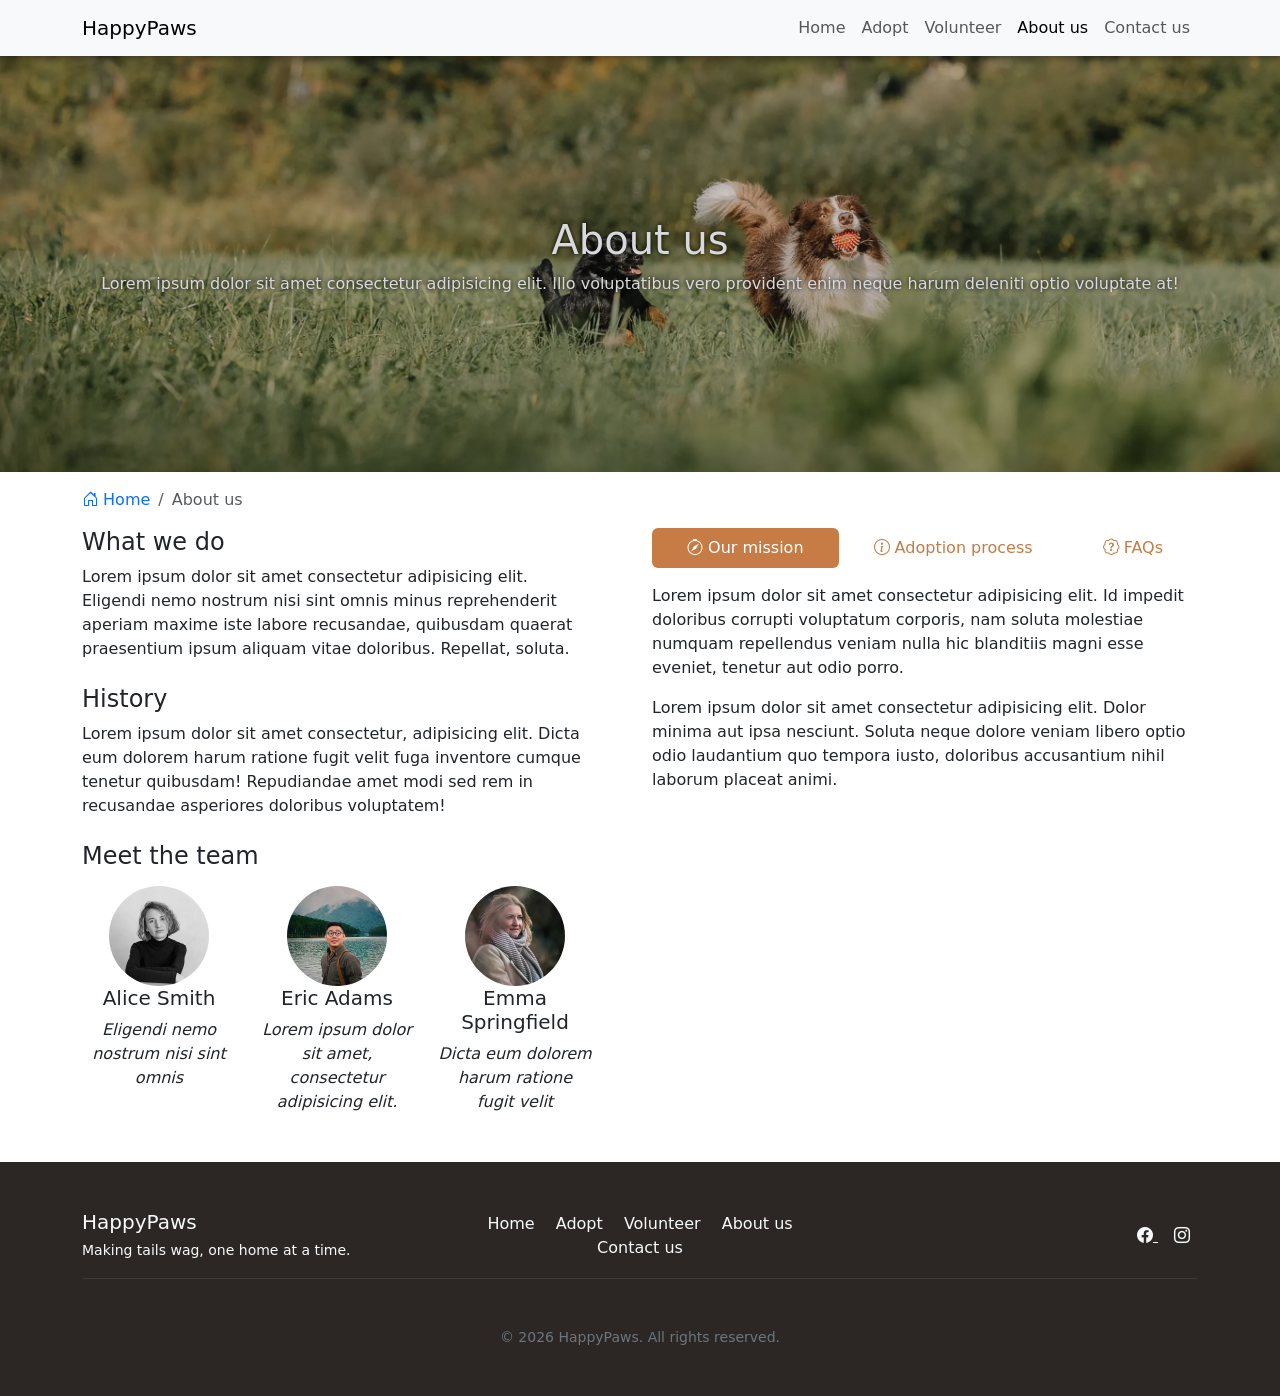
==== aboutus.html @ ad0b2f41 "About us page" ====
<!DOCTYPE html>
<html lang="en">

<head>
  <meta charset="UTF-8">
  <meta name="viewport" content="width=device-width, initial-scale=1.0">
  <title>About us | HappyPaws</title>

  <!-- Bootstrap -->
  <link rel="stylesheet" href="bootstrap/css/bootstrap.min.css">
  <link rel="stylesheet" href="bootstrap/icons/bootstrap-icons.min.css">

  <link rel="preload" as="image" href="images/dogs.webp">
  <link rel="preload" as="image" href="images/dogs3.webp">

  <!-- Own style -->
  <link rel="stylesheet" href="styles/overwrites.css">
  <link rel="stylesheet" href="styles/style.css">

  <!-- Scripts -->
  <script src="bootstrap/js/bootstrap.bundle.min.js" defer></script>

</head>

<body class="d-flex flex-column min-vh-100">
  <!-- HEADER START -->
  <header>
    <nav class="navbar navbar-expand-lg bg-body-tertiary">
      <div class="container">
        <a class="navbar-brand" href="/">HappyPaws</a>
        <button class="navbar-toggler" type="button" data-bs-toggle="collapse" data-bs-target="#navbarTogglerDemo02"
          aria-controls="navbarTogglerDemo02" aria-expanded="false" aria-label="Toggle navigation">
          <span class="navbar-toggler-icon"></span>
        </button>
        <div class="collapse navbar-collapse" id="navbarTogglerDemo02">
          <ul class="navbar-nav ms-auto mb-2 mb-lg-0">
            <li class="nav-item">
              <a class="nav-link" aria-current="page" href="/">Home</a>
            </li>
            <li class="nav-item">
              <a class="nav-link" href="adopt.html">Adopt</a>
            </li>
            <li class="nav-item">
              <a class="nav-link" href="volunteer.html">Volunteer</a>
            </li>
            <li class="nav-item">
              <a class="nav-link active" href="aboutus.html">About us</a>
            </li>
            <li class="nav-item">
              <a class="nav-link" href="contactus.html">Contact us</a>
            </li>
          </ul>
        </div>
      </div>
    </nav>
  </header>
  <!-- HEADER END -->

  <!-- MAIN START -->
  <main class="flex-grow-1">
    <!-- HERO START -->
    <section class="Hero" style="background-image: url('./images/dogs3.webp');">
      <div class="text-center text-light z-1 px-5">
        <h1>About us</h1>
        <p>Lorem ipsum dolor sit amet consectetur adipisicing elit. Illo voluptatibus vero provident enim neque harum
          deleniti optio voluptate at!
      </div>
    </section>
    <!-- HERO END -->

    <!-- BREADCRUMB START -->
    <section class="container mt-3">
      <nav style="--bs-breadcrumb-divider: '/';" aria-label="breadcrumb">
        <ol class="breadcrumb mb-0">
          <li class="breadcrumb-item"><a class="text-decoration-none" href="/"><i class="bi bi-house-door"></i> Home</a>
          </li>
          <li class="breadcrumb-item active" aria-current="page">About us</li>
        </ol>
      </nav>
    </section>
    <!-- BREADCRUMB END -->

    <!-- PAGE SPECIFIC CONTENT START -->
    <section class="container mt-3">
      <div class="row row-cols-1 row-cols-lg-2">
        <div class="col pe-0 pe-md-5">
          <p class="h4">What we do</p>
          <p>Lorem ipsum dolor sit amet consectetur adipisicing elit. Eligendi nemo nostrum nisi sint omnis minus reprehenderit aperiam maxime iste labore recusandae, quibusdam quaerat praesentium ipsum aliquam vitae doloribus. Repellat, soluta.</p>
        
          <p class="h4 mt-4">History</p>
          <p>Lorem ipsum dolor sit amet consectetur, adipisicing elit. Dicta eum dolorem harum ratione fugit velit fuga inventore cumque tenetur quibusdam! Repudiandae amet modi sed rem in recusandae asperiores doloribus voluptatem!</p>
        
          <p class="h4 mt-4">Meet the team</p>
          <div class="row row-cols-1 row-cols-sm-3 pt-2 gap-3 gap-sm-0">
            <div class="col d-flex flex-column align-items-center text-center">
              <img class="rounded-circle" src="./images/people/person1.webp" width="100" height="100" alt="">
              <p class="h5">Alice Smith</p>
              <i>Eligendi nemo nostrum nisi sint omnis</i>
            </div>
            <div class="col d-flex flex-column align-items-center text-center">
              <img class="rounded-circle" src="./images/people/person2.webp" width="100" height="100" alt="">
              <p class="h5">Eric Adams</p>
              <i>Lorem ipsum dolor sit amet, consectetur adipisicing elit.</i>
            </div>
            <div class="col d-flex flex-column align-items-center text-center">
              <img class="rounded-circle" src="./images/people/person3.webp" width="100" height="100" alt="">
              <p class="h5">Emma Springfield</p>
              <i>Dicta eum dolorem harum ratione fugit velit</i>
            </div>
          </div>
        </div>
        <div class="col mt-4 mt-lg-0">

          <!-- TAB START -->
          <ul class="nav nav-pills nav-fill flex-column flex-sm-row" id="myTab" role="tablist">
            <li class="nav-item" role="presentation">
              <button class="nav-link active" id="ourmission-tab" data-bs-toggle="tab"
                data-bs-target="#ourmission-tab-pane" type="button" role="tab" aria-controls="ourmission-tab-pane"
                aria-selected="true"><i class="bi bi-compass"></i> Our mission</button>
            </li>
            <li class="nav-item" role="presentation">
              <button class="nav-link" id="adoptionprocess-tab" data-bs-toggle="tab"
                data-bs-target="#adoptionprocess-tab-pane" type="button" role="tab"
                aria-controls="adoptionprocess-tab-pane" aria-selected="false"><i class="bi bi-info-circle"></i>
                Adoption process</button>
            </li>
            <li class="nav-item" role="presentation">
              <button class="nav-link" id="faqs-tab" data-bs-toggle="tab" data-bs-target="#faqs-tab-pane" type="button"
                role="tab" aria-controls="faqs-tab-pane" aria-selected="false"><i class="bi bi-patch-question"></i>
                FAQs</button>
            </li>
          </ul>
          <div class="tab-content" id="myTabContent">
            <div class="tab-pane fade show active pt-3" id="ourmission-tab-pane" role="tabpanel"
              aria-labelledby="ourmission-tab" tabindex="0">
              <p>Lorem ipsum dolor sit amet consectetur adipisicing elit. Id impedit doloribus corrupti voluptatum corporis, nam soluta molestiae numquam repellendus veniam nulla hic blanditiis magni esse eveniet, tenetur aut odio porro.</p>

              <p>Lorem ipsum dolor sit amet consectetur adipisicing elit. Dolor minima aut ipsa nesciunt. Soluta neque dolore veniam libero optio odio laudantium quo tempora iusto, doloribus accusantium nihil laborum placeat animi.</p>
            </div>
            <div class="tab-pane fade pt-3" id="adoptionprocess-tab-pane" role="tabpanel"
              aria-labelledby="adoptionprocess-tab" tabindex="0">
              <p> In maximus ligula sit amet urna suscipit convallis. Duis ultrices euismod feugiat. Nulla id pulvinar tellus. Fusce nulla lectus, consectetur non erat ac, consequat ullamcorper justo. Proin et magna aliquet, dignissim felis ut, efficitur sem. Mauris facilisis mi ipsum, eu aliquet tellus tempor vel. Aenean nulla sapien, aliquam id nibh a, ullamcorper euismod enim. Fusce sit amet erat rutrum, vulputate odio eu, vestibulum lorem. Aliquam aliquam, metus non hendrerit eleifend, sapien neque dictum lectus, eget pharetra purus tortor vitae metus. Suspendisse ac arcu auctor, porta augue id, egestas lectus.</p>
              <p>Ut sodales consequat augue, vel tincidunt est eleifend vel. Quisque egestas pretium purus a tincidunt. Nullam eget rutrum nibh, at dignissim felis. Pellentesque ipsum mauris, aliquam sed placerat et, accumsan eget risus. Phasellus magna turpis, blandit quis sollicitudin et, interdum ut neque. Morbi volutpat metus et leo cursus posuere. Nunc vitae sagittis tortor. Nulla facilisi. Pellentesque efficitur dolor turpis, eget egestas dui congue eu. Vivamus tortor dolor, auctor dapibus sollicitudin in, efficitur a eros.</p>
            </div>
            <div class="tab-pane fade pt-3" id="faqs-tab-pane" role="tabpanel" aria-labelledby="faqs-tab" tabindex="0">

              <!-- FAQ START -->
              <div class="accordion accordion-flush" id="accordionFlushExample">
                <div class="accordion-item">
                  <h2 class="accordion-header">
                    <button class="accordion-button collapsed" type="button" data-bs-toggle="collapse"
                      data-bs-target="#flush-collapseOne" aria-expanded="false" aria-controls="flush-collapseOne">
                      Accordion Item #1
                    </button>
                  </h2>
                  <div id="flush-collapseOne" class="accordion-collapse collapse"
                    data-bs-parent="#accordionFlushExample">
                    <div class="accordion-body">Placeholder content for this accordion, which is intended to demonstrate
                      the <code>.accordion-flush</code> class. This is the first item’s accordion body.</div>
                  </div>
                </div>
                <div class="accordion-item">
                  <h2 class="accordion-header">
                    <button class="accordion-button collapsed" type="button" data-bs-toggle="collapse"
                      data-bs-target="#flush-collapseTwo" aria-expanded="false" aria-controls="flush-collapseTwo">
                      Accordion Item #2
                    </button>
                  </h2>
                  <div id="flush-collapseTwo" class="accordion-collapse collapse"
                    data-bs-parent="#accordionFlushExample">
                    <div class="accordion-body">Placeholder content for this accordion, which is intended to demonstrate
                      the <code>.accordion-flush</code> class. This is the second item’s accordion body. Let’s imagine
                      this being filled with some actual content.</div>
                  </div>
                </div>
                <div class="accordion-item">
                  <h2 class="accordion-header">
                    <button class="accordion-button collapsed" type="button" data-bs-toggle="collapse"
                      data-bs-target="#flush-collapseThree" aria-expanded="false" aria-controls="flush-collapseThree">
                      Accordion Item #3
                    </button>
                  </h2>
                  <div id="flush-collapseThree" class="accordion-collapse collapse"
                    data-bs-parent="#accordionFlushExample">
                    <div class="accordion-body">Placeholder content for this accordion, which is intended to demonstrate
                      the <code>.accordion-flush</code> class. This is the third item’s accordion body. Nothing more
                      exciting happening here in terms of content, but just filling up the space to make it look, at
                      least at first glance, a bit more representative of how this would look in a real-world
                      application.</div>
                  </div>
                </div>
              </div>
              <!-- FAQ END -->

            </div>
          </div>
          <!-- TAB END -->

        </div>
      </div>
    </section>
    <!-- PAGE SPECIFIC CONTENT END -->

  </main>
  <!-- MAIN END -->


  <!-- FOOTER START -->

  <footer class="py-4 mt-5">

    <div class="container py-4">
      <div class="row align-items-center">
        <div class="text-light col-md-4 text-center text-md-start mb-3 mb-md-0">
          <h5 class="mb-1">HappyPaws</h5>
          <small>Making tails wag, one home at a time.</small>
        </div>

        <div class="col-md-4 text-center mb-3 mb-md-0">
          <a href="/" class="text-light text-decoration-none mx-2">Home</a>
          <a href="adopt.html" class="text-light text-decoration-none mx-2">Adopt</a>
          <a href="volunteer.html" class="text-light text-decoration-none mx-2">Volunteer</a>
          <a href="aboutus.html" class="text-light text-decoration-none mx-2">About us</a>
          <a href="contactus.html" class="text-light text-decoration-none mx-2">Contact us</a>
        </div>

        <div class="col-md-4 text-center text-md-end">
          <a href="#" class="text-light mx-2" aria-label="Facebook">
            <i class="bi bi-facebook"></i>
          </a>
          <a href="#" class="text-light mx-2" aria-label="Instagram">
            <i class="bi bi-instagram"></i>
          </a>
        </div>

      </div>

      <hr class="border-secondary">

      <p class="text-center text-secondary small mb-0 mt-5">
        &copy; 2026 HappyPaws. All rights reserved.
      </p>
    </div>
  </footer>

  <!-- FOOTER END -->

</body>

</html>
---- styles/overwrites.css ----
:root {
    --color-primary: #C77B45;
    --color-primary-hover: #A96132;
    --color-primary-active: #92542b;

    --color-secondary: #757575;
}

.btn-primary {
    --bs-btn-color: #fff;
    --bs-btn-bg: var(--color-primary);
    --bs-btn-border-color: var(--color-primary);

    --bs-btn-hover-color: #fff;
    --bs-btn-hover-bg: var(--color-primary-hover);
    --bs-btn-hover-border-color: var(--color-primary-hover);

    --bs-btn-focus-shadow-rgb: 199, 123, 69;

    --bs-btn-active-color: #fff;
    --bs-btn-active-bg: var(--color-primary-active);
    --bs-btn-active-border-color: var(--color-primary-active);
    --bs-btn-active-shadow: inset 0 3px 5px rgba(0, 0, 0, 0.125);

    --bs-btn-disabled-color: #fff;
    --bs-btn-disabled-bg: var(--color-primary);
    --bs-btn-disabled-border-color: var(--color-primary);
}

.bg-primary {
    background-color: var(--color-secondary) !important;
}

.nav-pills .nav-link.active {
    background-color: var(--color-primary) !important;
}

.nav-pills .nav-link:not(.active) {
    color: var(--color-primary) !important;
}

.accordion-button:not(.collapsed) {
    color: #fff !important;
    background-color: color-mix(in srgb, var(--color-primary) 70%, transparent) !important;
}

.accordion-button:focus {
    box-shadow: 0 0 0 0.25rem color-mix(in srgb, var(--color-primary) 70%, transparent)
}
---- styles/style.css ----
.Hero {
    padding-top: 10em;
    padding-bottom: 10em;
    background-repeat: no-repeat;
    background-size: cover;
    position: relative;
    background-position-y: 70%;
}

.Hero h1, .Hero p {
    text-shadow: 0px 0px 4px rgb(0, 0, 0);
}

@media (max-width: 767px) {
    .Hero {
        background-position-x: center;
    }
}

.Hero::before, .carousel-item::before {
    content: "";
    position: absolute;
    background-color: rgba(41, 41, 41, 0.151);
    inset: 0;
}

.carousel-item::before {
    background-color: rgba(41, 41, 41, 0.329);
}

footer {
    background-color: #2c2725;
}

.navbar {
    box-shadow: 0 2px 8px rgba(0, 0, 0, 0.411);
    z-index: 10;
}
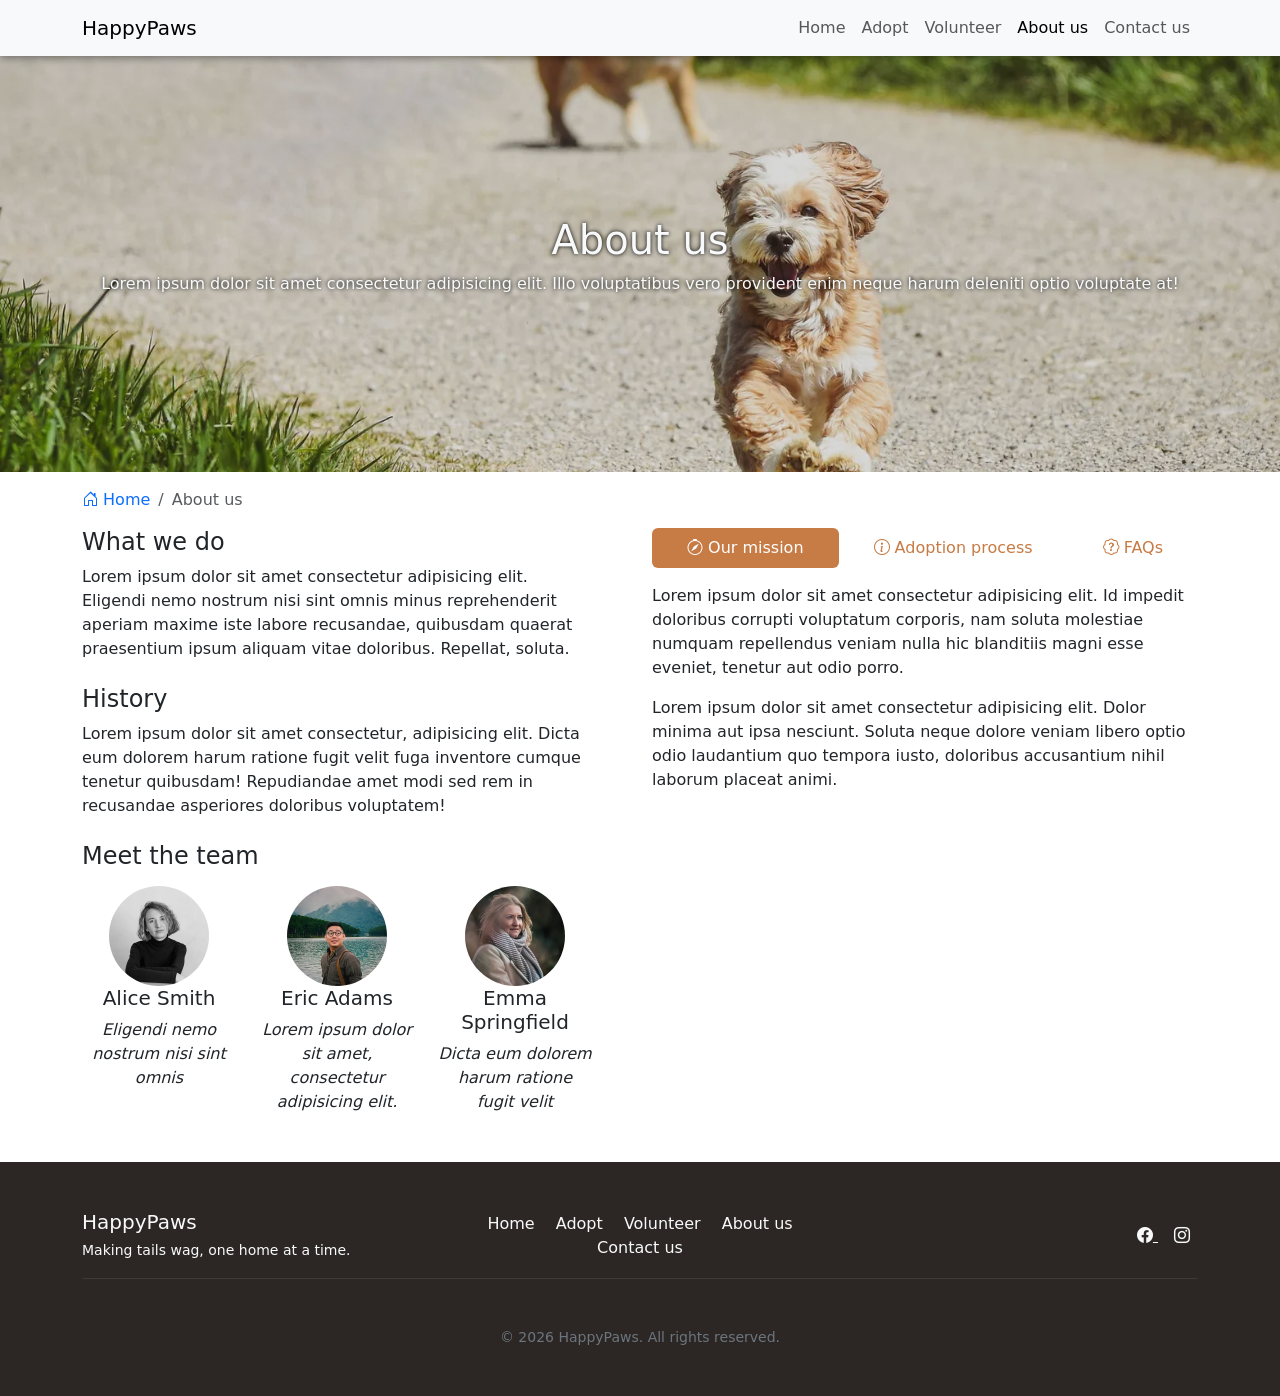
==== commit 129f41c6: "Change of hero imgs and small fixes" ====
--- a/aboutus.html
+++ b/aboutus.html
@@ -59,7 +59,7 @@
   <!-- MAIN START -->
   <main class="flex-grow-1">
     <!-- HERO START -->
-    <section class="Hero" style="background-image: url('./images/dogs3.webp');">
+    <section class="Hero" style="background-image: url('./images/dogs6.webp'); background-position-y: 45%;">
       <div class="text-center text-light z-1 px-5">
         <h1>About us</h1>
         <p>Lorem ipsum dolor sit amet consectetur adipisicing elit. Illo voluptatibus vero provident enim neque harum
--- a/styles/style.css
+++ b/styles/style.css
@@ -5,6 +5,10 @@
     background-size: cover;
     position: relative;
     background-position-y: 70%;
+}
+
+.Hero > div {
+    position: relative;
 }
 
 .Hero h1, .Hero p {
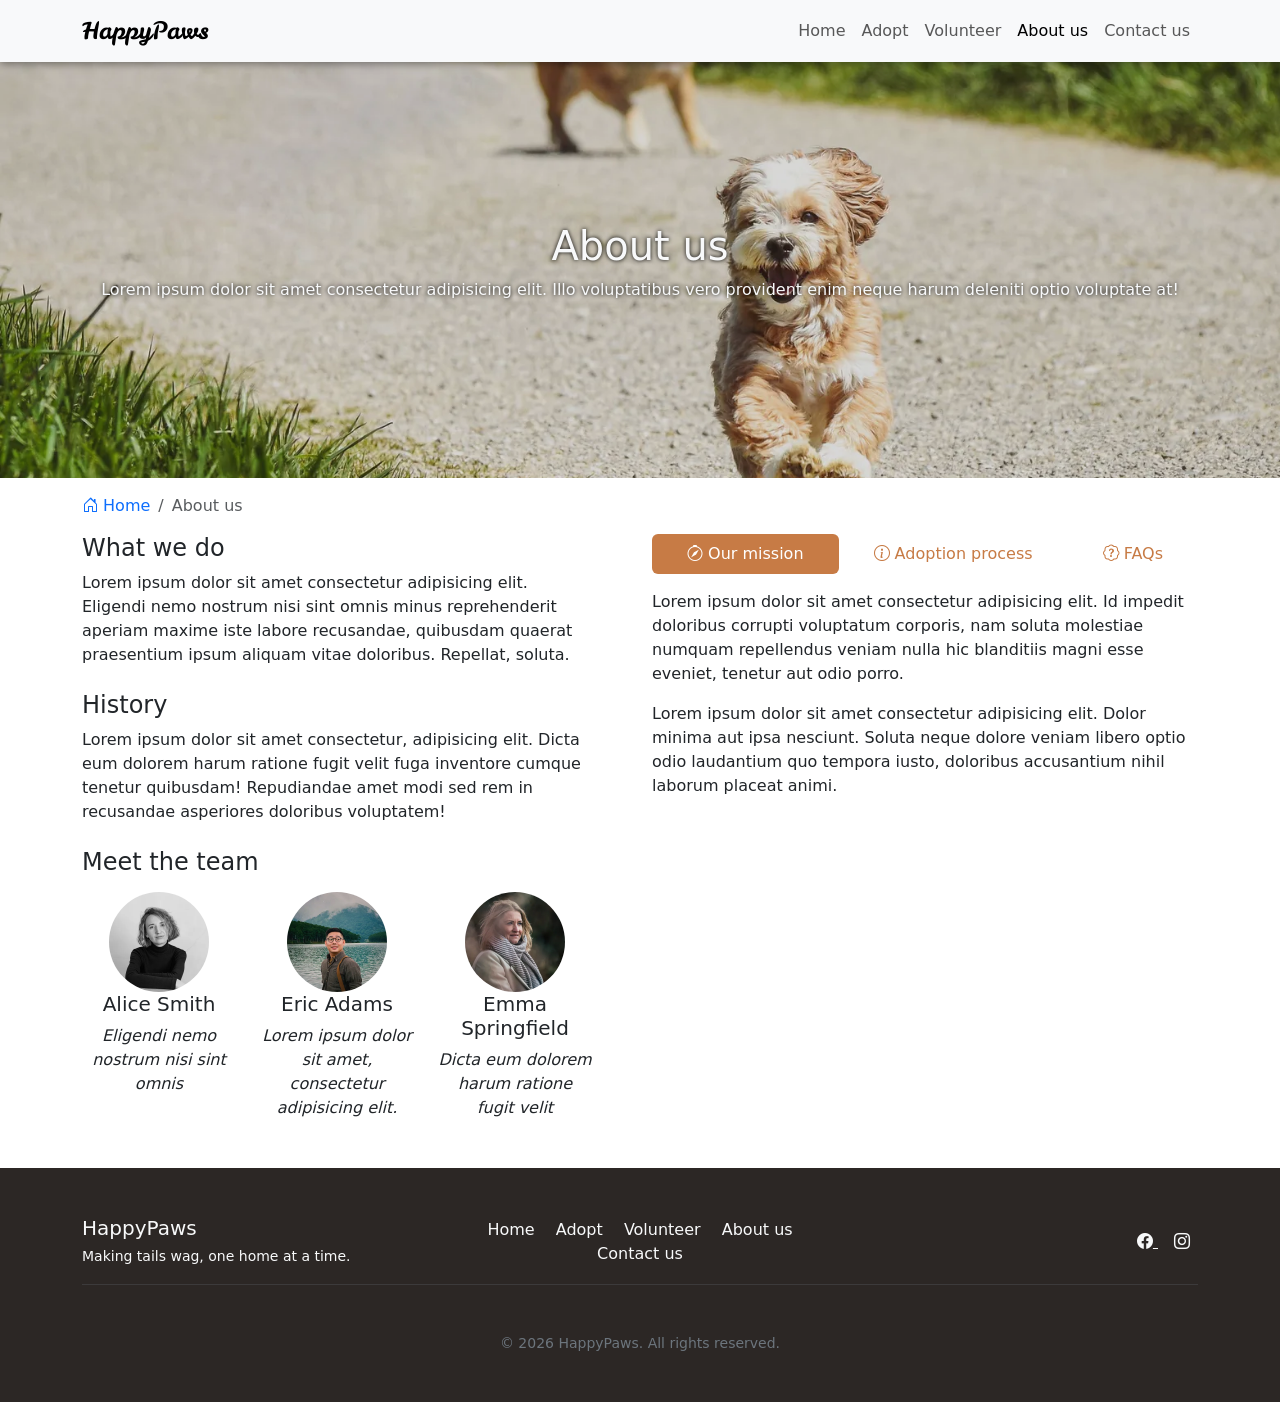
==== commit 6440139b: "SEO magic + new font for branding" ====
--- a/aboutus.html
+++ b/aboutus.html
@@ -5,6 +5,36 @@
   <meta charset="UTF-8">
   <meta name="viewport" content="width=device-width, initial-scale=1.0">
   <title>About us | HappyPaws</title>
+  <meta name="description" content="Learn about the history, mission, and team behind HappyPaws and our dedication to animal rescue and rehabilitation.">
+  <meta name="keywords" content="animal shelter, pet adoption, rescue dogs, dogs for adoption, animal sanctuary, volunteer">
+  <meta name="author" content="Filip Siri">
+  
+  <link rel="manifest" href="/manifest.json">
+  <link rel="canonical" href="https://happypaws.filipsiri.se">
+
+  <!-- OG tags -->
+  <meta property="og:type" content="website">
+  <meta property="og:url" content="https://happypaws.filipsiri.se">
+  <meta property="og:title" content="HappyPaws | About us">
+  <meta property="og:description" content="Learn about the history, mission, and team behind HappyPaws and our dedication to animal rescue and rehabilitation.">
+  <meta property="og:image" content="https://happypaws.filipsiri.se/images/og.jpeg">
+
+  <!-- Twitter Card Preview Tags -->
+  <meta name="twitter:card" content="summary_large_image">
+  <meta name="twitter:url" content="https://happypaws.filipsiri.se">
+  <meta name="twitter:title" content="HappyPaws | About us">
+  <meta name="twitter:description" content="Learn about the history, mission, and team behind HappyPaws and our dedication to animal rescue and rehabilitation.">
+  <meta name="twitter:image" content="https://happypaws.filipsiri.se/images/og.jpeg">
+
+  <!-- Favicon -->
+  <link rel="apple-touch-icon" sizes="180x180" href="/favicon/apple-touch-icon.png">
+  <link rel="icon" type="image/png" sizes="32x32" href="/favicon/favicon-32x32.png">
+  <link rel="icon" type="image/png" sizes="16x16" href="/favicon/favicon-16x16.png">
+
+  <!-- Font -->
+  <link rel="preconnect" href="https://fonts.googleapis.com">
+  <link rel="preconnect" href="https://fonts.gstatic.com" crossorigin>
+  <link href="https://fonts.googleapis.com/css2?family=Leckerli+One&display=swap" rel="stylesheet">
 
   <!-- Bootstrap -->
   <link rel="stylesheet" href="bootstrap/css/bootstrap.min.css">
@@ -18,7 +48,7 @@
   <link rel="stylesheet" href="styles/style.css">
 
   <!-- Scripts -->
-  <script src="bootstrap/js/bootstrap.bundle.min.js" defer></script>
+  <script src="bootstrap/js/bootstrap.bundle.min.js"></script>
 
 </head>
 
@@ -93,17 +123,17 @@
           <p class="h4 mt-4">Meet the team</p>
           <div class="row row-cols-1 row-cols-sm-3 pt-2 gap-3 gap-sm-0">
             <div class="col d-flex flex-column align-items-center text-center">
-              <img class="rounded-circle" src="./images/people/person1.webp" width="100" height="100" alt="">
+              <img class="rounded-circle" src="./images/people/person1.webp" width="100" height="100" alt="A portrait of a girl">
               <p class="h5">Alice Smith</p>
               <i>Eligendi nemo nostrum nisi sint omnis</i>
             </div>
             <div class="col d-flex flex-column align-items-center text-center">
-              <img class="rounded-circle" src="./images/people/person2.webp" width="100" height="100" alt="">
+              <img class="rounded-circle" src="./images/people/person2.webp" width="100" height="100" alt="A potrait of a man standing in front of a lake">
               <p class="h5">Eric Adams</p>
               <i>Lorem ipsum dolor sit amet, consectetur adipisicing elit.</i>
             </div>
             <div class="col d-flex flex-column align-items-center text-center">
-              <img class="rounded-circle" src="./images/people/person3.webp" width="100" height="100" alt="">
+              <img class="rounded-circle" src="./images/people/person3.webp" width="100" height="100" alt="A portrait of a girl standing in nature">
               <p class="h5">Emma Springfield</p>
               <i>Dicta eum dolorem harum ratione fugit velit</i>
             </div>
--- a/styles/overwrites.css
+++ b/styles/overwrites.css
@@ -46,4 +46,11 @@
 
 .accordion-button:focus {
     box-shadow: 0 0 0 0.25rem color-mix(in srgb, var(--color-primary) 70%, transparent)
+}
+
+.navbar-brand {
+    font-family: "Leckerli One", cursive;
+    font-weight: 400;
+    font-style: normal;
+    font-size: 1.5rem;
 }
--- a/styles/style.css
+++ b/styles/style.css
@@ -39,4 +39,8 @@
 .navbar {
     box-shadow: 0 2px 8px rgba(0, 0, 0, 0.411);
     z-index: 10;
+}
+
+.socials i {
+    color: var(--color-primary) !important
 }
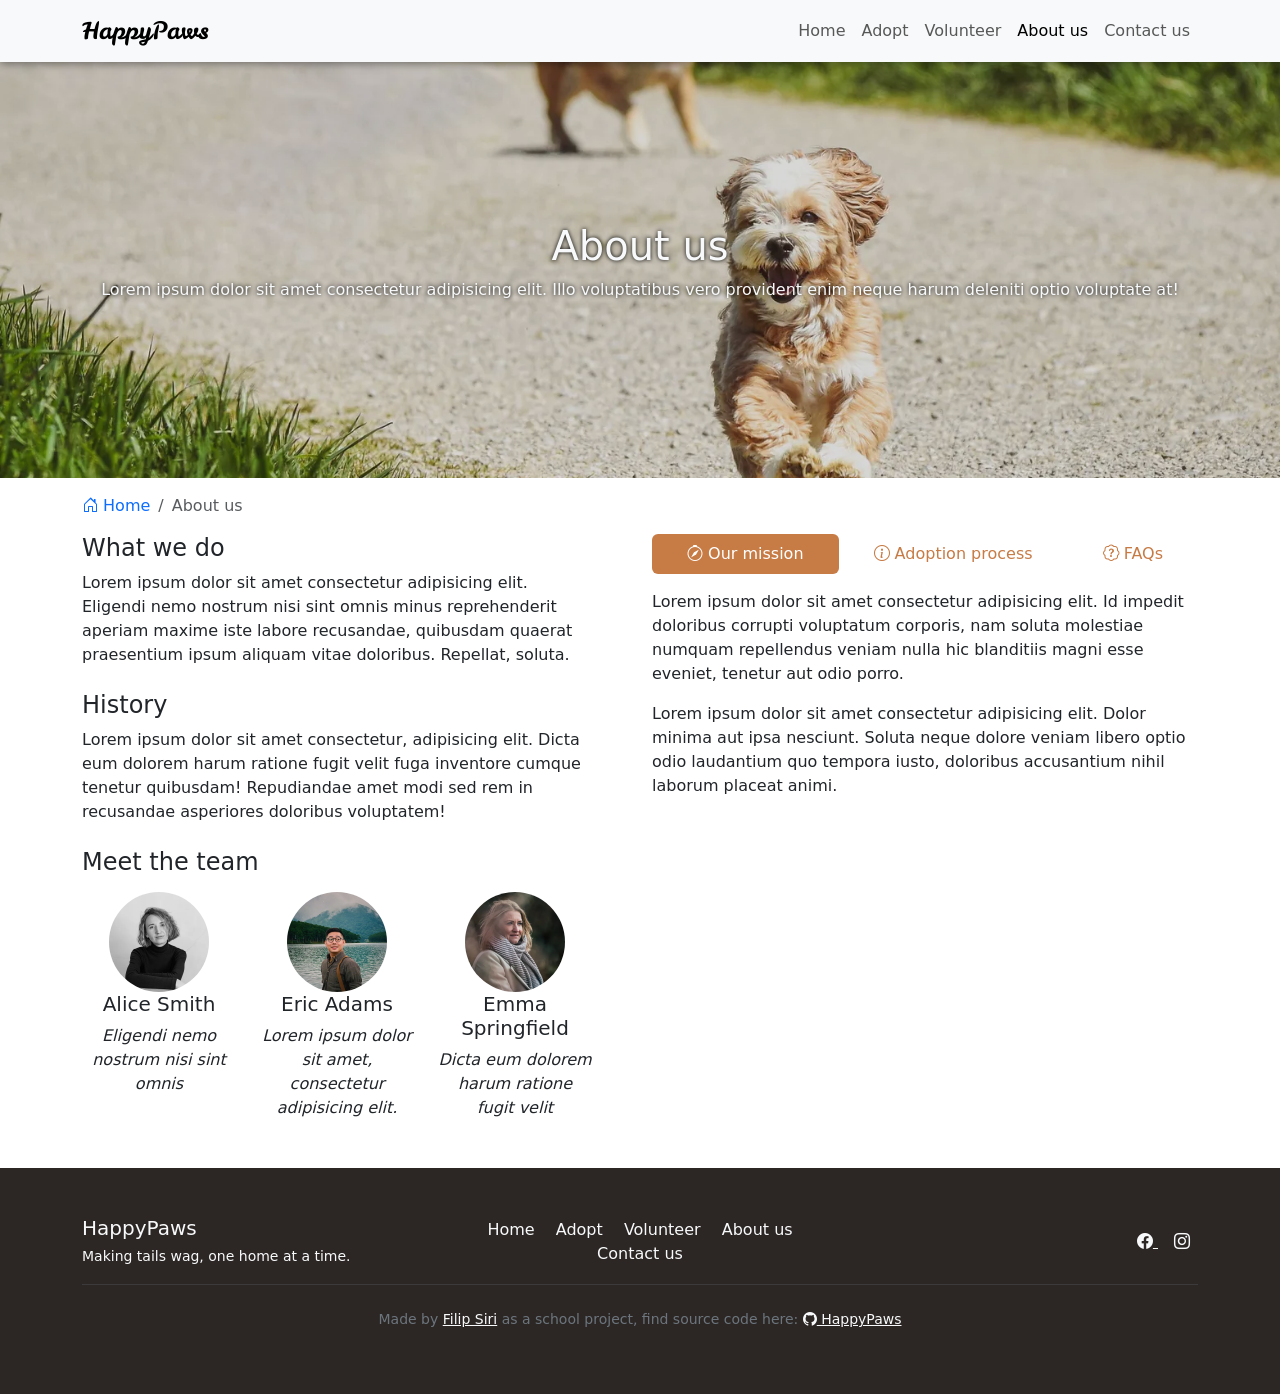
==== commit 6ee81fb7: "No copyright, added made by text" ====
--- a/aboutus.html
+++ b/aboutus.html
@@ -267,9 +267,13 @@
 
       <hr class="border-secondary">
 
-      <p class="text-center text-secondary small mb-0 mt-5">
-        &copy; 2026 HappyPaws. All rights reserved.
+      <p class="text-center text-secondary small mt-4">
+        Made by <a href="https://filipsiri.se" target="_blank" rel="noopener noreferrer" class="text-light">Filip Siri</a> as a school project,
+        find source code here: <a href="https://github.com/nostr1c/happypaws" target="_blank" rel="noopener noreferrer" class="text-light">
+        <i class="bi bi-github"></i> HappyPaws
+        </a>
       </p>
+      
     </div>
   </footer>
 
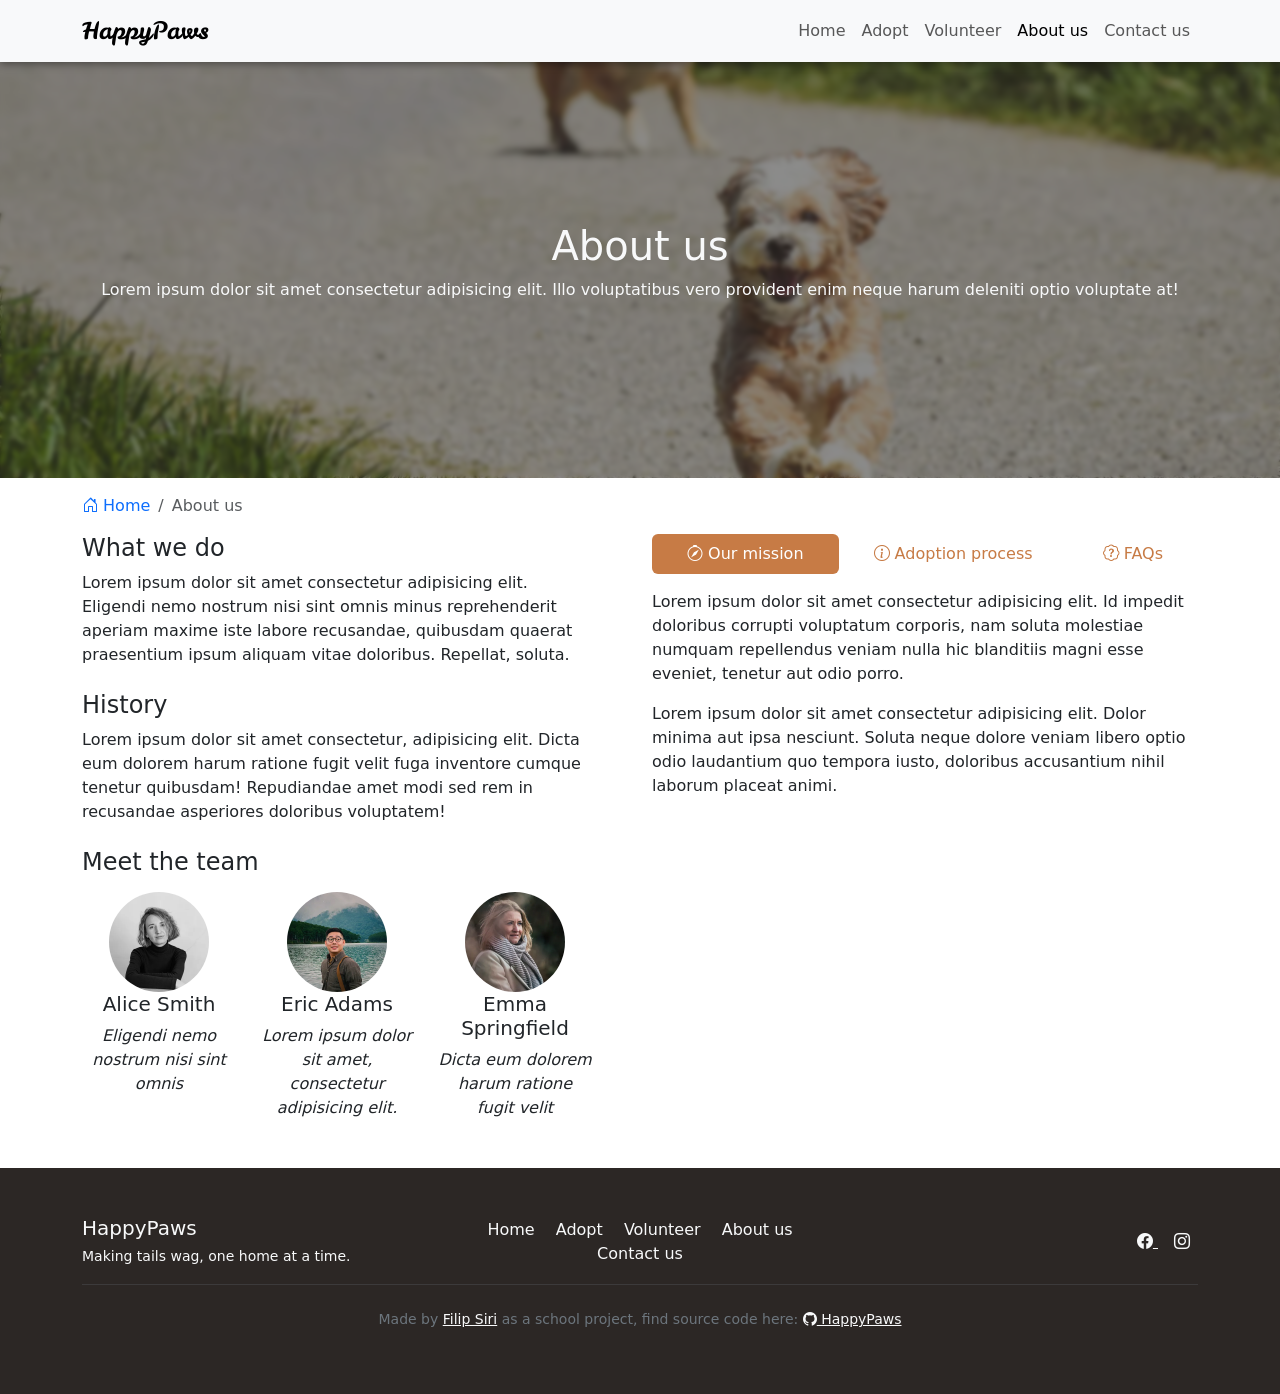
==== commit 62defafd: "Small fixes" ====
--- a/aboutus.html
+++ b/aboutus.html
@@ -27,9 +27,9 @@
   <meta name="twitter:image" content="https://happypaws.filipsiri.se/images/og.jpeg">
 
   <!-- Favicon -->
-  <link rel="apple-touch-icon" sizes="180x180" href="/favicon/apple-touch-icon.png">
-  <link rel="icon" type="image/png" sizes="32x32" href="/favicon/favicon-32x32.png">
-  <link rel="icon" type="image/png" sizes="16x16" href="/favicon/favicon-16x16.png">
+  <link rel="apple-touch-icon" sizes="180x180" href="favicon/apple-touch-icon.png">
+  <link rel="icon" type="image/png" sizes="32x32" href="favicon/favicon-32x32.png">
+  <link rel="icon" type="image/png" sizes="16x16" href="favicon/favicon-16x16.png">
 
   <!-- Font -->
   <link rel="preconnect" href="https://fonts.googleapis.com">
@@ -57,7 +57,7 @@
   <header>
     <nav class="navbar navbar-expand-lg bg-body-tertiary">
       <div class="container">
-        <a class="navbar-brand" href="/">HappyPaws</a>
+        <a class="navbar-brand" href="index.html">HappyPaws</a>
         <button class="navbar-toggler" type="button" data-bs-toggle="collapse" data-bs-target="#navbarTogglerDemo02"
           aria-controls="navbarTogglerDemo02" aria-expanded="false" aria-label="Toggle navigation">
           <span class="navbar-toggler-icon"></span>
@@ -65,7 +65,7 @@
         <div class="collapse navbar-collapse" id="navbarTogglerDemo02">
           <ul class="navbar-nav ms-auto mb-2 mb-lg-0">
             <li class="nav-item">
-              <a class="nav-link" aria-current="page" href="/">Home</a>
+              <a class="nav-link" href="index.html">Home</a>
             </li>
             <li class="nav-item">
               <a class="nav-link" href="adopt.html">Adopt</a>
@@ -74,7 +74,7 @@
               <a class="nav-link" href="volunteer.html">Volunteer</a>
             </li>
             <li class="nav-item">
-              <a class="nav-link active" href="aboutus.html">About us</a>
+              <a class="nav-link active" href="aboutus.html" aria-current="page">About us</a>
             </li>
             <li class="nav-item">
               <a class="nav-link" href="contactus.html">Contact us</a>
@@ -180,43 +180,42 @@
                   <h2 class="accordion-header">
                     <button class="accordion-button collapsed" type="button" data-bs-toggle="collapse"
                       data-bs-target="#flush-collapseOne" aria-expanded="false" aria-controls="flush-collapseOne">
-                      Accordion Item #1
+                      How is the Happypaws funded?
                     </button>
                   </h2>
                   <div id="flush-collapseOne" class="accordion-collapse collapse"
                     data-bs-parent="#accordionFlushExample">
-                    <div class="accordion-body">Placeholder content for this accordion, which is intended to demonstrate
-                      the <code>.accordion-flush</code> class. This is the first item’s accordion body.</div>
+                    <div class="accordion-body">
+                      We rely entirely on adoption fees, community donations, local business sponsors, and volunteer support to fund our daily operations.
+                    </div>
                   </div>
                 </div>
                 <div class="accordion-item">
                   <h2 class="accordion-header">
                     <button class="accordion-button collapsed" type="button" data-bs-toggle="collapse"
                       data-bs-target="#flush-collapseTwo" aria-expanded="false" aria-controls="flush-collapseTwo">
-                      Accordion Item #2
+                      Is HappyPaws a kill-free shelter?
                     </button>
                   </h2>
                   <div id="flush-collapseTwo" class="accordion-collapse collapse"
                     data-bs-parent="#accordionFlushExample">
-                    <div class="accordion-body">Placeholder content for this accordion, which is intended to demonstrate
-                      the <code>.accordion-flush</code> class. This is the second item’s accordion body. Let’s imagine
-                      this being filled with some actual content.</div>
+                    <div class="accordion-body">
+                      Yes. We operate as a no-kill sanctuary, giving every healthy and treatable animal unlimited time to find a forever home.
+                    </div>
                   </div>
                 </div>
                 <div class="accordion-item">
                   <h2 class="accordion-header">
                     <button class="accordion-button collapsed" type="button" data-bs-toggle="collapse"
                       data-bs-target="#flush-collapseThree" aria-expanded="false" aria-controls="flush-collapseThree">
-                      Accordion Item #3
+                      What is included in the adoption fee?
                     </button>
                   </h2>
                   <div id="flush-collapseThree" class="accordion-collapse collapse"
                     data-bs-parent="#accordionFlushExample">
-                    <div class="accordion-body">Placeholder content for this accordion, which is intended to demonstrate
-                      the <code>.accordion-flush</code> class. This is the third item’s accordion body. Nothing more
-                      exciting happening here in terms of content, but just filling up the space to make it look, at
-                      least at first glance, a bit more representative of how this would look in a real-world
-                      application.</div>
+                    <div class="accordion-body">
+                      Fees cover full spay/neuter surgery, microchipping, initial core vaccinations, deworming, and a comprehensive pre-adoption veterinary exam.
+                    </div>
                   </div>
                 </div>
               </div>
--- a/styles/style.css
+++ b/styles/style.css
@@ -11,10 +11,6 @@
     position: relative;
 }
 
-.Hero h1, .Hero p {
-    text-shadow: 0px 0px 4px rgb(0, 0, 0);
-}
-
 @media (max-width: 767px) {
     .Hero {
         background-position-x: center;
@@ -24,12 +20,12 @@
 .Hero::before, .carousel-item::before {
     content: "";
     position: absolute;
-    background-color: rgba(41, 41, 41, 0.151);
+    background-color: rgba(41, 41, 41, 0.521);
     inset: 0;
 }
 
-.carousel-item::before {
-    background-color: rgba(41, 41, 41, 0.329);
+.Hero::before {
+    backdrop-filter: blur(2px);
 }
 
 footer {
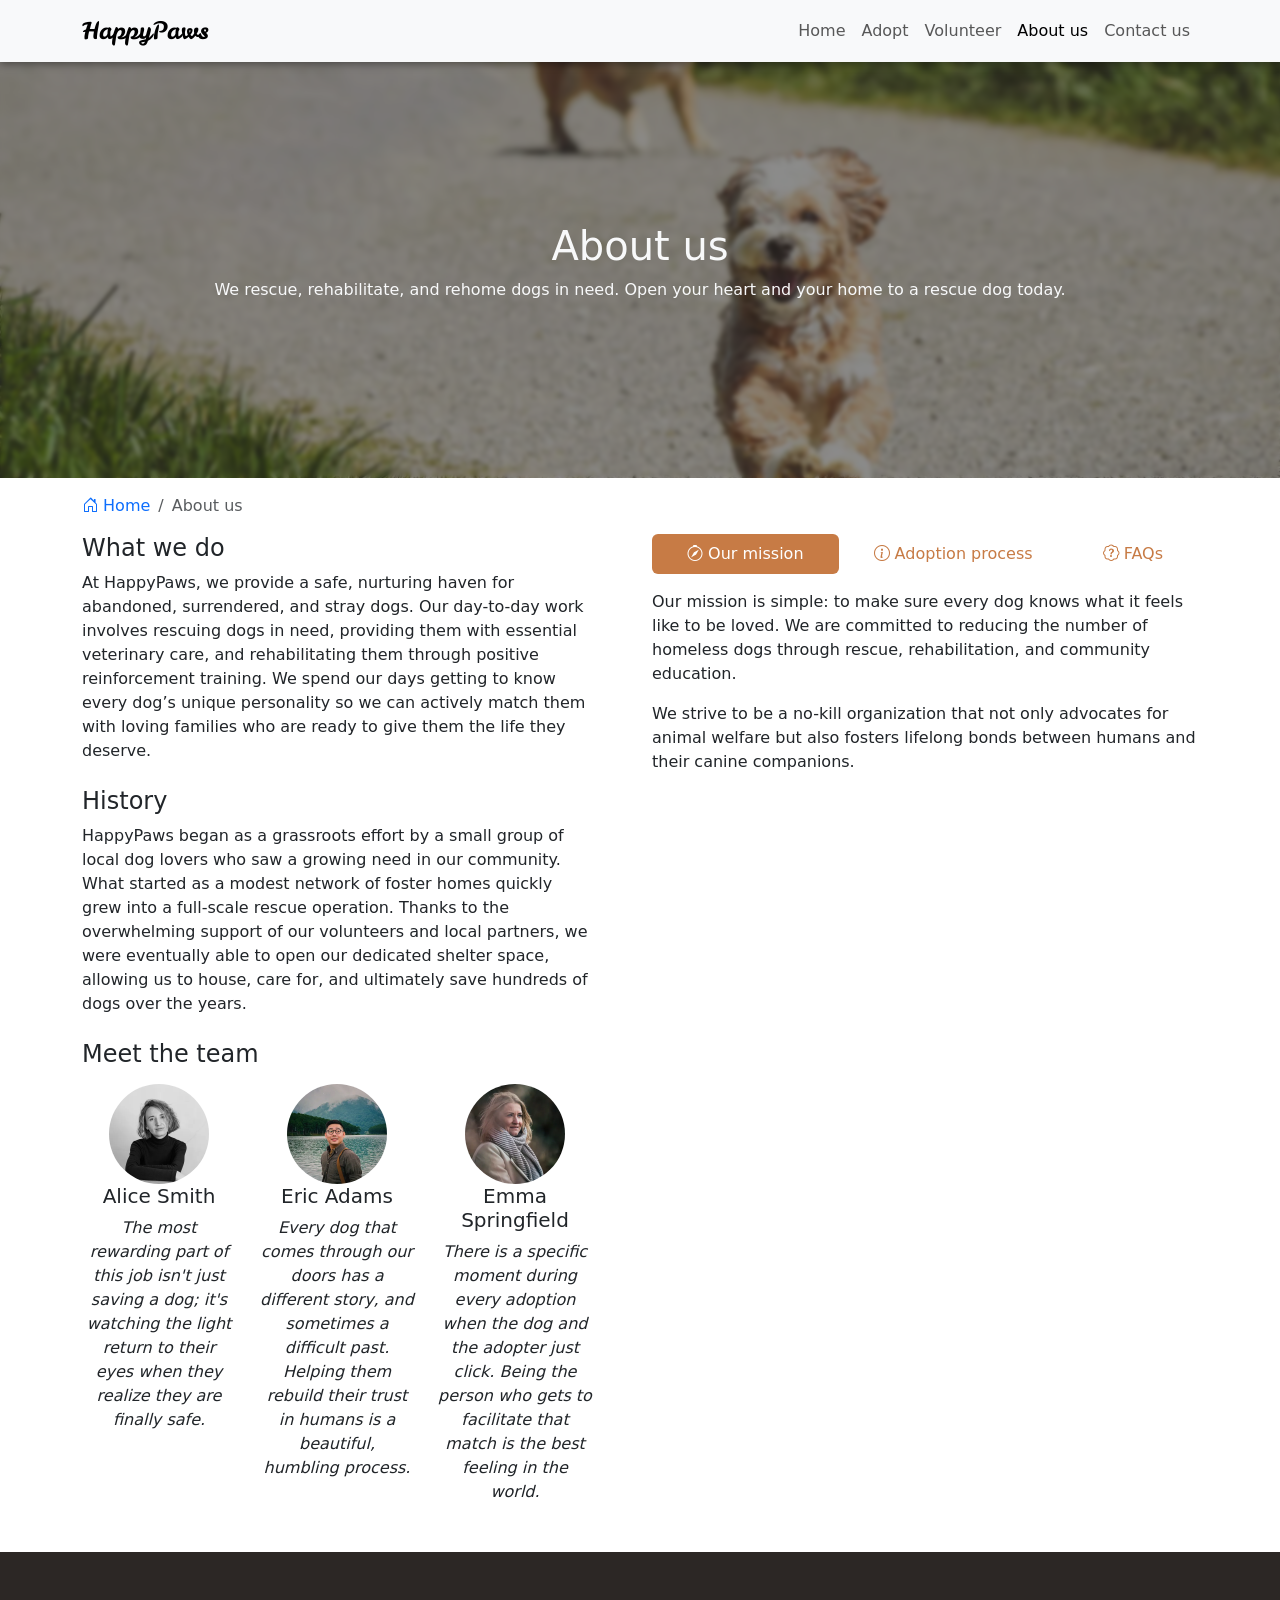
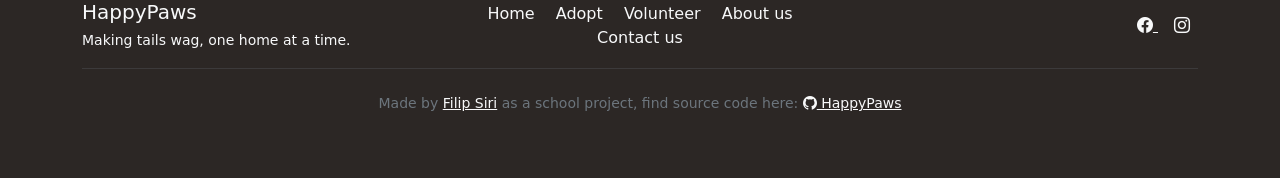
==== commit 1ba154fc: "Added AI generated texts" ====
--- a/aboutus.html
+++ b/aboutus.html
@@ -92,8 +92,7 @@
     <section class="Hero" style="background-image: url('./images/dogs6.webp'); background-position-y: 45%;">
       <div class="text-center text-light z-1 px-5">
         <h1>About us</h1>
-        <p>Lorem ipsum dolor sit amet consectetur adipisicing elit. Illo voluptatibus vero provident enim neque harum
-          deleniti optio voluptate at!
+        <p>We rescue, rehabilitate, and rehome dogs in need. Open your heart and your home to a rescue dog today.</p>
       </div>
     </section>
     <!-- HERO END -->
@@ -115,27 +114,27 @@
       <div class="row row-cols-1 row-cols-lg-2">
         <div class="col pe-0 pe-md-5">
           <p class="h4">What we do</p>
-          <p>Lorem ipsum dolor sit amet consectetur adipisicing elit. Eligendi nemo nostrum nisi sint omnis minus reprehenderit aperiam maxime iste labore recusandae, quibusdam quaerat praesentium ipsum aliquam vitae doloribus. Repellat, soluta.</p>
+          <p>At HappyPaws, we provide a safe, nurturing haven for abandoned, surrendered, and stray dogs. Our day-to-day work involves rescuing dogs in need, providing them with essential veterinary care, and rehabilitating them through positive reinforcement training. We spend our days getting to know every dog’s unique personality so we can actively match them with loving families who are ready to give them the life they deserve.</p>
         
           <p class="h4 mt-4">History</p>
-          <p>Lorem ipsum dolor sit amet consectetur, adipisicing elit. Dicta eum dolorem harum ratione fugit velit fuga inventore cumque tenetur quibusdam! Repudiandae amet modi sed rem in recusandae asperiores doloribus voluptatem!</p>
-        
+          <p>HappyPaws began as a grassroots effort by a small group of local dog lovers who saw a growing need in our community. What started as a modest network of foster homes quickly grew into a full-scale rescue operation. Thanks to the overwhelming support of our volunteers and local partners, we were eventually able to open our dedicated shelter space, allowing us to house, care for, and ultimately save hundreds of dogs over the years.</p>
+
           <p class="h4 mt-4">Meet the team</p>
           <div class="row row-cols-1 row-cols-sm-3 pt-2 gap-3 gap-sm-0">
             <div class="col d-flex flex-column align-items-center text-center">
               <img class="rounded-circle" src="./images/people/person1.webp" width="100" height="100" alt="A portrait of a girl">
               <p class="h5">Alice Smith</p>
-              <i>Eligendi nemo nostrum nisi sint omnis</i>
+              <i>The most rewarding part of this job isn't just saving a dog; it's watching the light return to their eyes when they realize they are finally safe.</i>
             </div>
             <div class="col d-flex flex-column align-items-center text-center">
               <img class="rounded-circle" src="./images/people/person2.webp" width="100" height="100" alt="A potrait of a man standing in front of a lake">
               <p class="h5">Eric Adams</p>
-              <i>Lorem ipsum dolor sit amet, consectetur adipisicing elit.</i>
+              <i>Every dog that comes through our doors has a different story, and sometimes a difficult past. Helping them rebuild their trust in humans is a beautiful, humbling process.</i>
             </div>
             <div class="col d-flex flex-column align-items-center text-center">
               <img class="rounded-circle" src="./images/people/person3.webp" width="100" height="100" alt="A portrait of a girl standing in nature">
               <p class="h5">Emma Springfield</p>
-              <i>Dicta eum dolorem harum ratione fugit velit</i>
+              <i>There is a specific moment during every adoption when the dog and the adopter just click. Being the person who gets to facilitate that match is the best feeling in the world.</i>
             </div>
           </div>
         </div>
@@ -163,14 +162,18 @@
           <div class="tab-content" id="myTabContent">
             <div class="tab-pane fade show active pt-3" id="ourmission-tab-pane" role="tabpanel"
               aria-labelledby="ourmission-tab" tabindex="0">
-              <p>Lorem ipsum dolor sit amet consectetur adipisicing elit. Id impedit doloribus corrupti voluptatum corporis, nam soluta molestiae numquam repellendus veniam nulla hic blanditiis magni esse eveniet, tenetur aut odio porro.</p>
-
-              <p>Lorem ipsum dolor sit amet consectetur adipisicing elit. Dolor minima aut ipsa nesciunt. Soluta neque dolore veniam libero optio odio laudantium quo tempora iusto, doloribus accusantium nihil laborum placeat animi.</p>
+              <p>Our mission is simple: to make sure every dog knows what it feels like to be loved. We are committed to reducing the number of homeless dogs through rescue, rehabilitation, and community education. </p>
+              <p>We strive to be a no-kill organization that not only advocates for animal welfare but also fosters lifelong bonds between humans and their canine companions.</p>
             </div>
             <div class="tab-pane fade pt-3" id="adoptionprocess-tab-pane" role="tabpanel"
               aria-labelledby="adoptionprocess-tab" tabindex="0">
-              <p> In maximus ligula sit amet urna suscipit convallis. Duis ultrices euismod feugiat. Nulla id pulvinar tellus. Fusce nulla lectus, consectetur non erat ac, consequat ullamcorper justo. Proin et magna aliquet, dignissim felis ut, efficitur sem. Mauris facilisis mi ipsum, eu aliquet tellus tempor vel. Aenean nulla sapien, aliquam id nibh a, ullamcorper euismod enim. Fusce sit amet erat rutrum, vulputate odio eu, vestibulum lorem. Aliquam aliquam, metus non hendrerit eleifend, sapien neque dictum lectus, eget pharetra purus tortor vitae metus. Suspendisse ac arcu auctor, porta augue id, egestas lectus.</p>
-              <p>Ut sodales consequat augue, vel tincidunt est eleifend vel. Quisque egestas pretium purus a tincidunt. Nullam eget rutrum nibh, at dignissim felis. Pellentesque ipsum mauris, aliquam sed placerat et, accumsan eget risus. Phasellus magna turpis, blandit quis sollicitudin et, interdum ut neque. Morbi volutpat metus et leo cursus posuere. Nunc vitae sagittis tortor. Nulla facilisi. Pellentesque efficitur dolor turpis, eget egestas dui congue eu. Vivamus tortor dolor, auctor dapibus sollicitudin in, efficitur a eros.</p>
+              <p>We want our adoptions to be successful for both you and your new best friend. Our process is designed to be thorough but straightforward:</p>
+              <ol>
+                <li><b>Apply:</b> Browse our available dogs and submit an online adoption application.</li>
+                <li class="mt-2"><b>Meet & Greet:</b> If your application is a good match, we'll invite you (and your current pets) to the shelter to meet the dog in person.</li>
+                <li class="mt-2"><b>Counseling:</b> We will sit down with you to discuss the dog's specific needs, behavioral quirks, and medical history.</li>
+                <li class="mt-2"><b>Take Them Home:</b> Once everything is approved, you'll sign the adoption paperwork, receive a starter care package, and welcome your new family member</li>
+              </ol>
             </div>
             <div class="tab-pane fade pt-3" id="faqs-tab-pane" role="tabpanel" aria-labelledby="faqs-tab" tabindex="0">
 
